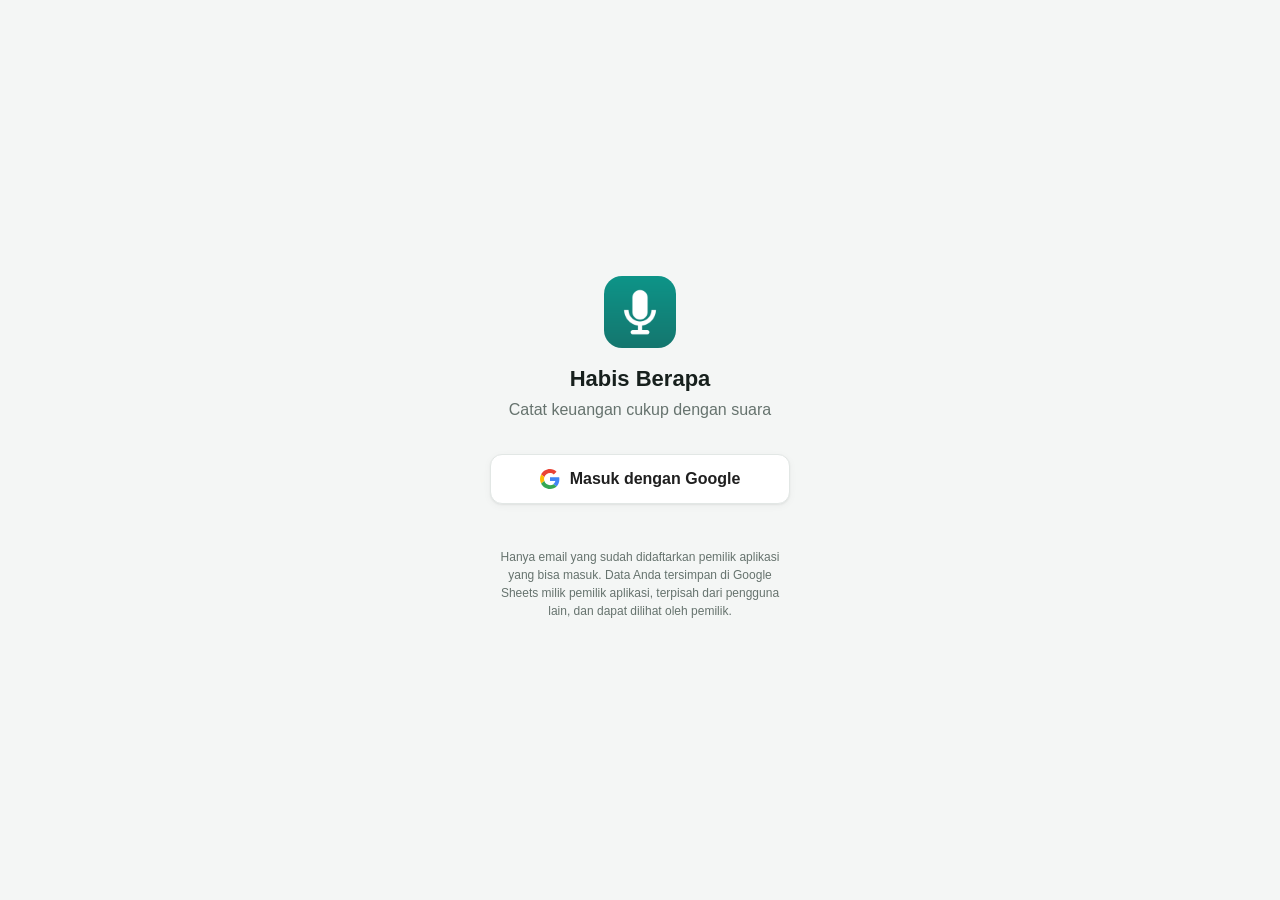
==== index.html @ dd193937 "Add files via upload" ====
<!doctype html>
<html lang="id">
<head>
  <meta charset="utf-8">
  <meta name="viewport" content="width=device-width, initial-scale=1, viewport-fit=cover">
  <title>Habis Berapa</title>
  <meta name="theme-color" content="#0f766e">
  <meta name="apple-mobile-web-app-capable" content="yes">
  <meta name="mobile-web-app-capable" content="yes">
  <meta name="apple-mobile-web-app-status-bar-style" content="default">
  <meta name="apple-mobile-web-app-title" content="Habis Berapa">
  <link rel="manifest" href="manifest.webmanifest">
  <link rel="icon" href="icons/icon-192.png">
  <link rel="apple-touch-icon" href="icons/icon-180.png">
  <link rel="stylesheet" href="style.css">
</head>
<body>
  <!-- Layar login -->
  <section id="login-screen" class="pin-screen" hidden>
    <div class="pin-box">
      <img src="icons/icon-192.png" alt="" class="pin-logo">
      <h1>Habis Berapa</h1>
      <p>Catat keuangan cukup dengan suara</p>
      <button class="google-btn" id="btn-login">
        <svg viewBox="0 0 48 48" width="20" height="20" aria-hidden="true"><path fill="#EA4335" d="M24 9.5c3.5 0 6.6 1.2 9 3.5l6.7-6.7C35.6 2.4 30.2 0 24 0 14.6 0 6.6 5.4 2.7 13.3l7.8 6C12.4 13.7 17.7 9.5 24 9.5z"/><path fill="#4285F4" d="M46.5 24.5c0-1.6-.1-3.1-.4-4.5H24v9h12.7c-.6 3-2.3 5.5-4.8 7.2l7.5 5.8c4.4-4 7.1-10 7.1-17.5z"/><path fill="#FBBC05" d="M10.5 28.7c-.5-1.4-.8-3-.8-4.7s.3-3.3.8-4.7l-7.8-6C1 16.6 0 20.2 0 24s1 7.4 2.7 10.7l7.8-6z"/><path fill="#34A853" d="M24 48c6.5 0 11.9-2.1 15.9-5.8l-7.5-5.8c-2.1 1.4-4.8 2.3-8.4 2.3-6.3 0-11.6-4.2-13.5-9.9l-7.8 6C6.6 42.6 14.6 48 24 48z"/></svg>
        Masuk dengan Google
      </button>
      <p class="pin-error" id="login-error"></p>
      <p class="login-note">Hanya email yang sudah didaftarkan pemilik aplikasi yang bisa masuk.
        Data Anda tersimpan di Google Sheets milik pemilik aplikasi, terpisah dari pengguna lain,
        dan dapat dilihat oleh pemilik.</p>
    </div>
  </section>

  <div id="app" hidden>
    <header class="topbar">
      <div>
        <div class="topbar-label">Total semua dompet</div>
        <div class="topbar-total" id="total-saldo">Rp0</div>
      </div>
      <button class="icon-btn" id="btn-refresh" aria-label="Muat ulang">⟳</button>
    </header>
    <div class="demo-banner" id="demo-banner" hidden>Mode demo: data hanya tersimpan di browser ini.</div>

    <main>
      <!-- BERANDA -->
      <section class="view" id="view-home">
        <div class="month-strip" id="home-summary"></div>
        <div class="section-head">
          <h2>Dompet</h2>
          <button class="link-btn" id="btn-split">Bagi uang</button>
        </div>
        <div class="wallet-grid" id="wallet-grid"></div>
        <div class="section-head" id="recent-head" hidden>
          <h2>Baru dicatat</h2>
        </div>
        <div class="recent" id="recent"></div>
        <div class="hint" id="home-hint">
          Tekan tombol mikrofon lalu bicara, misalnya:<br>
          <em>“makan siang 25 ribu, parkir 2 ribu, ambil dari dompet uang makan”</em><br>
          <em>“gajian 8 juta”</em> · <em>“pindahkan 1 juta dari utama ke tabungan”</em>
        </div>
      </section>

      <!-- RIWAYAT -->
      <section class="view" id="view-history" hidden>
        <div class="filters">
          <input type="search" id="f-search" placeholder="Cari keterangan…" autocomplete="off">
          <div class="filter-row">
            <select id="f-month"></select>
            <select id="f-wallet"></select>
            <select id="f-cat"></select>
          </div>
        </div>
        <div id="history-list"></div>
        <button class="fab-secondary" id="btn-add-manual">+ Tambah manual</button>
      </section>

      <!-- LAPORAN -->
      <section class="view" id="view-report" hidden>
        <div class="report-month">
          <button class="icon-btn" id="r-prev" aria-label="Bulan sebelumnya">‹</button>
          <strong id="r-month"></strong>
          <button class="icon-btn" id="r-next" aria-label="Bulan berikutnya">›</button>
        </div>
        <div class="month-strip" id="r-summary"></div>
        <h2>Pengeluaran per kategori</h2>
        <div id="r-cats"></div>
      </section>

      <!-- PENGATURAN -->
      <section class="view" id="view-settings" hidden>
        <div class="section-head"><h2>Dompet</h2><button class="link-btn" id="btn-add-wallet">+ Dompet</button></div>
        <div class="list" id="s-wallets"></div>
        <div class="section-head"><h2>Kategori pengeluaran</h2><button class="link-btn" data-add-cat="keluar">+ Kategori</button></div>
        <div class="list" id="s-cats-keluar"></div>
        <div class="section-head"><h2>Kategori pemasukan</h2><button class="link-btn" data-add-cat="masuk">+ Kategori</button></div>
        <div class="list" id="s-cats-masuk"></div>
        <div id="s-testers-wrap" hidden>
          <div class="section-head"><h2>Penguji</h2><button class="link-btn" id="btn-add-user">+ Penguji</button></div>
          <div class="list" id="s-testers"></div>
          <p class="login-note" style="text-align:left">Penguji masuk dengan akun Google-nya dan punya data sendiri. Daftarkan emailnya juga sebagai
            <b>Test user</b> di Google Cloud. Kuota AI gratis Anda dipakai bersama.</p>
        </div>
        <h2>Aplikasi</h2>
        <div class="list">
          <div class="list-item"><span id="s-conn"></span></div>
          <div class="list-item" id="s-timing" hidden></div>
          <div class="list-item" id="s-account" hidden></div>
          <button class="list-item danger-text" id="btn-logout" hidden>Keluar dari akun</button>
          <button class="list-item danger-text" id="btn-reset-demo" hidden>Hapus semua data demo</button>
        </div>
      </section>
    </main>

    <!-- Tombol suara -->
    <div class="voice-bar" id="voice-bar">
      <button class="kbd-btn" id="btn-type" aria-label="Ketik">⌨</button>
      <button class="mic-btn" id="btn-mic" aria-label="Rekam suara">
        <svg viewBox="0 0 24 24" width="34" height="34" aria-hidden="true"><path fill="currentColor" d="M12 14a3 3 0 0 0 3-3V5a3 3 0 0 0-6 0v6a3 3 0 0 0 3 3zm5-3a5 5 0 0 1-10 0H5a7 7 0 0 0 6 6.92V21h2v-3.08A7 7 0 0 0 19 11h-2z"/></svg>
      </button>
      <span class="voice-status" id="voice-status"></span>
    </div>

    <nav class="tabbar">
      <button data-tab="home" class="active"><span>🏠</span>Beranda</button>
      <button data-tab="history"><span>📜</span>Riwayat</button>
      <button data-tab="report"><span>📊</span>Laporan</button>
      <button data-tab="settings"><span>⚙️</span>Atur</button>
    </nav>
  </div>

  <!-- Lembar bawah (modal) serbaguna -->
  <div class="sheet-backdrop" id="sheet-backdrop" hidden>
    <div class="sheet" role="dialog" aria-modal="true" id="sheet"></div>
  </div>
  <div class="toast" id="toast" hidden></div>

  <script src="config.js"></script>
  <script src="logic.js"></script>
  <script src="mock.js"></script>
  <script src="recorder.js"></script>
  <script src="app.js"></script>
</body>
</html>
---- style.css ----
:root {
  --bg: #f4f6f5;
  --card: #ffffff;
  --text: #17201d;
  --muted: #66736e;
  --line: #e2e7e5;
  --brand: #0f766e;
  --brand-ink: #ffffff;
  --in: #15803d;
  --out: #b91c1c;
  --move: #475569;
  --aman: #0f766e;
  --aman-bg: #e6f4f1;
  --menipis: #b45309;
  --menipis-bg: #fef3c7;
  --habis: #b91c1c;
  --habis-bg: #fee2e2;
  --kosong: #66736e;
  --kosong-bg: #eef1f0;
  --shadow: 0 1px 2px rgba(0, 0, 0, .06), 0 2px 8px rgba(0, 0, 0, .04);
  --safe-b: env(safe-area-inset-bottom, 0px);
}
@media (prefers-color-scheme: dark) {
  :root {
    --bg: #0f1413;
    --card: #19201e;
    --text: #e8eeec;
    --muted: #93a19c;
    --line: #2a3330;
    --brand: #2dd4bf;
    --brand-ink: #062a26;
    --in: #4ade80;
    --out: #f87171;
    --move: #94a3b8;
    --aman: #2dd4bf;
    --aman-bg: #11302c;
    --menipis: #fbbf24;
    --menipis-bg: #3a2c0b;
    --habis: #f87171;
    --habis-bg: #3d1515;
    --kosong: #93a19c;
    --kosong-bg: #222a28;
    --shadow: none;
  }
}

* { box-sizing: border-box; -webkit-tap-highlight-color: transparent; }
html, body { margin: 0; background: var(--bg); color: var(--text); }
body {
  font: 16px/1.4 -apple-system, BlinkMacSystemFont, "Segoe UI", Roboto, sans-serif;
  -webkit-font-smoothing: antialiased;
}
button, input, select { font: inherit; color: inherit; }
button { cursor: pointer; }
h2 { font-size: 15px; font-weight: 650; margin: 20px 0 10px; color: var(--muted); text-transform: uppercase; letter-spacing: .04em; }
[hidden] { display: none !important; }

/* ---------- Kerangka ---------- */
#app { max-width: 560px; margin: 0 auto; min-height: 100vh; padding-bottom: calc(170px + var(--safe-b)); }
.topbar {
  display: flex; justify-content: space-between; align-items: center;
  padding: calc(14px + env(safe-area-inset-top, 0px)) 16px 14px;
  background: var(--brand); color: var(--brand-ink);
}
.topbar-label { font-size: 13px; opacity: .85; }
.topbar-total { font-size: 28px; font-weight: 750; letter-spacing: -.02em; }
.icon-btn { background: none; border: 0; font-size: 22px; padding: 6px 10px; border-radius: 10px; color: inherit; }
.icon-btn:active { background: rgba(127, 127, 127, .2); }
.demo-banner { background: var(--menipis-bg); color: var(--menipis); font-size: 13px; padding: 8px 16px; text-align: center; }
main { padding: 0 16px; }

.section-head { display: flex; justify-content: space-between; align-items: center; }
.section-head h2 { margin-bottom: 10px; }
.link-btn { background: none; border: 0; color: var(--brand); font-weight: 600; padding: 6px 0; }

/* ---------- Ringkasan bulan ---------- */
.month-strip { display: grid; grid-template-columns: repeat(3, 1fr); gap: 8px; margin-top: 16px; }
.stat { background: var(--card); border-radius: 12px; padding: 10px 12px; box-shadow: var(--shadow); min-width: 0; }
.stat-label { font-size: 12px; color: var(--muted); }
.stat-value { font-weight: 700; font-size: 15px; white-space: nowrap; overflow: hidden; text-overflow: ellipsis; }
.c-in { color: var(--in); } .c-out { color: var(--out); } .c-move { color: var(--move); }

/* ---------- Kartu dompet ---------- */
.wallet-grid { display: grid; grid-template-columns: 1fr 1fr; gap: 10px; }
.wallet {
  text-align: left; border: 0; border-radius: 14px; padding: 12px; min-width: 0;
  background: var(--card); box-shadow: var(--shadow); border-left: 5px solid var(--st);
}
.wallet[data-status="aman"] { --st: var(--aman); --st-bg: var(--aman-bg); }
.wallet[data-status="menipis"] { --st: var(--menipis); --st-bg: var(--menipis-bg); background: var(--menipis-bg); }
.wallet[data-status="habis"] { --st: var(--habis); --st-bg: var(--habis-bg); background: var(--habis-bg); }
.wallet[data-status="kosong"] { --st: var(--kosong); --st-bg: var(--kosong-bg); }
.wallet-name { font-size: 14px; color: var(--muted); white-space: nowrap; overflow: hidden; text-overflow: ellipsis; }
.wallet-saldo { font-size: 18px; font-weight: 750; margin: 2px 0 8px; white-space: nowrap; overflow: hidden; text-overflow: ellipsis; }
.wallet[data-status="habis"] .wallet-saldo, .wallet[data-status="menipis"] .wallet-saldo { color: var(--st); }
.bar { height: 6px; background: var(--line); border-radius: 3px; overflow: hidden; }
.bar > i { display: block; height: 100%; background: var(--st, var(--brand)); border-radius: 3px; }
.wallet-note { font-size: 11px; color: var(--st); margin-top: 6px; font-weight: 600; min-height: 14px; }

/* ---------- Daftar transaksi ---------- */
.recent { display: flex; flex-direction: column; gap: 8px; }
.transcript { font-size: 13px; color: var(--muted); font-style: italic; margin: 0 2px 2px; }
.tx {
  display: flex; align-items: center; gap: 10px; width: 100%; text-align: left;
  background: var(--card); border: 0; border-radius: 12px; padding: 10px 12px; box-shadow: var(--shadow);
}
.tx-icon { width: 34px; height: 34px; border-radius: 10px; display: grid; place-items: center; flex: none; font-size: 16px; background: var(--kosong-bg); }
.tx-main { flex: 1; min-width: 0; }
.tx-title { font-weight: 600; white-space: nowrap; overflow: hidden; text-overflow: ellipsis; }
.tx-sub { font-size: 12px; color: var(--muted); white-space: nowrap; overflow: hidden; text-overflow: ellipsis; }
.tx-amt { font-weight: 700; white-space: nowrap; }
.tx.new { animation: flash 1.2s ease-out; }
@keyframes flash { from { box-shadow: 0 0 0 3px var(--brand); } to { box-shadow: var(--shadow); } }
.day-head { font-size: 13px; color: var(--muted); margin: 16px 2px 6px; display: flex; justify-content: space-between; }
#history-list .tx { margin-bottom: 6px; }
.hint { color: var(--muted); font-size: 14px; text-align: center; margin: 24px 8px; line-height: 1.6; }
.empty { color: var(--muted); text-align: center; padding: 30px 10px; }

/* ---------- Filter ---------- */
.filters { position: sticky; top: 0; background: var(--bg); padding: 12px 0 6px; z-index: 2; }
.filters input, .filter-row select, .field input, .field select {
  width: 100%; padding: 10px 12px; border: 1px solid var(--line); border-radius: 10px; background: var(--card);
}
.filter-row { display: grid; grid-template-columns: repeat(3, 1fr); gap: 6px; margin-top: 6px; }
.filter-row select { padding: 8px 6px; font-size: 14px; min-width: 0; }
.fab-secondary { display: block; margin: 16px auto; background: var(--card); border: 1px solid var(--line); border-radius: 999px; padding: 10px 18px; color: var(--brand); font-weight: 600; }

/* ---------- Laporan ---------- */
.report-month { display: flex; justify-content: space-between; align-items: center; margin-top: 12px; }
.cat-row { background: var(--card); border-radius: 12px; padding: 10px 12px; margin-bottom: 8px; box-shadow: var(--shadow); }
.cat-top { display: flex; justify-content: space-between; gap: 8px; margin-bottom: 6px; }
.cat-top span:last-child { font-weight: 700; white-space: nowrap; }
.cat-pct { font-size: 12px; color: var(--muted); margin-top: 4px; }

/* ---------- Pengaturan ---------- */
.list { background: var(--card); border-radius: 12px; overflow: hidden; box-shadow: var(--shadow); }
.list-item {
  display: flex; justify-content: space-between; align-items: center; gap: 8px; width: 100%;
  padding: 12px 14px; border: 0; border-bottom: 1px solid var(--line); background: none; text-align: left;
}
.list-item:last-child { border-bottom: 0; }
.list-item small { color: var(--muted); }
.danger-text { color: var(--out); }

/* ---------- Tombol suara ---------- */
.voice-bar {
  position: fixed; left: 0; right: 0; bottom: calc(62px + var(--safe-b)); z-index: 5;
  display: flex; justify-content: center; align-items: center; pointer-events: none; height: 92px;
}
.voice-bar > * { pointer-events: auto; }
.mic-btn {
  width: 76px; height: 76px; border-radius: 50%; border: 0; background: var(--brand); color: var(--brand-ink);
  box-shadow: 0 6px 20px rgba(15, 118, 110, .35); display: grid; place-items: center;
}
.mic-btn:active { transform: scale(.96); }
.mic-btn.recording { background: var(--out); animation: pulse 1.2s infinite; }
.mic-btn.busy { opacity: .6; }
@keyframes pulse { 0% { box-shadow: 0 0 0 0 rgba(220, 38, 38, .5); } 100% { box-shadow: 0 0 0 22px rgba(220, 38, 38, 0); } }
.kbd-btn {
  position: absolute; left: calc(50% - 120px); width: 48px; height: 48px; border-radius: 50%;
  border: 1px solid var(--line); background: var(--card); font-size: 20px; box-shadow: var(--shadow);
}
.voice-status {
  position: absolute; left: calc(50% + 54px); font-size: 13px; color: var(--muted); max-width: calc(50% - 64px);
  pointer-events: none;
}

/* ---------- Tab bar ---------- */
.tabbar {
  position: fixed; left: 0; right: 0; bottom: 0; z-index: 6; display: grid; grid-template-columns: repeat(4, 1fr);
  background: var(--card); border-top: 1px solid var(--line); padding-bottom: var(--safe-b);
}
.tabbar button { border: 0; background: none; padding: 8px 0 10px; font-size: 11px; color: var(--muted); display: flex; flex-direction: column; align-items: center; gap: 2px; }
.tabbar button span { font-size: 20px; filter: grayscale(1); opacity: .7; }
.tabbar button.active { color: var(--brand); font-weight: 650; }
.tabbar button.active span { filter: none; opacity: 1; }

/* ---------- Lembar bawah ---------- */
.sheet-backdrop { position: fixed; inset: 0; background: rgba(0, 0, 0, .4); z-index: 20; display: flex; align-items: flex-end; justify-content: center; }
.sheet {
  background: var(--bg); width: 100%; max-width: 560px; max-height: 92vh; overflow: auto;
  border-radius: 18px 18px 0 0; padding: 18px 16px calc(18px + var(--safe-b));
}
.sheet h3 { margin: 0 0 14px; font-size: 18px; }
.field { margin-bottom: 12px; }
.field label { display: block; font-size: 13px; color: var(--muted); margin-bottom: 4px; }
.seg { display: grid; grid-template-columns: repeat(3, 1fr); background: var(--card); border: 1px solid var(--line); border-radius: 10px; overflow: hidden; }
.seg button { border: 0; background: none; padding: 9px 0; }
.seg button.on { background: var(--brand); color: var(--brand-ink); font-weight: 650; }
.btn-row { display: flex; gap: 8px; margin-top: 16px; }
.btn { flex: 1; padding: 12px; border-radius: 12px; border: 1px solid var(--line); background: var(--card); font-weight: 650; }
.btn.primary { background: var(--brand); color: var(--brand-ink); border-color: var(--brand); }
.btn.danger { color: var(--out); }
.split-row { display: grid; grid-template-columns: 1fr 140px; gap: 8px; align-items: center; margin-bottom: 8px; }
.split-row input { text-align: right; }
.split-total { display: flex; justify-content: space-between; font-size: 14px; margin-top: 10px; padding-top: 10px; border-top: 1px solid var(--line); }

/* ---------- Toast ---------- */
.toast {
  position: fixed; left: 50%; transform: translateX(-50%); bottom: calc(170px + var(--safe-b)); z-index: 30;
  background: var(--text); color: var(--bg); padding: 10px 16px; border-radius: 10px; font-size: 14px;
  max-width: calc(100% - 32px); text-align: center;
}

/* ---------- Layar PIN ---------- */
.pin-screen { min-height: 100vh; display: grid; place-items: center; padding: 24px 16px; }
.pin-box { text-align: center; width: 100%; max-width: 300px; }
.pin-logo { width: 72px; height: 72px; border-radius: 18px; }
.pin-box h1 { margin: 10px 0 4px; font-size: 22px; }
.pin-box p { color: var(--muted); margin: 4px 0; }
.pin-dots { display: flex; justify-content: center; gap: 12px; margin: 18px 0 6px; min-height: 16px; }
.pin-dots i { width: 14px; height: 14px; border-radius: 50%; border: 2px solid var(--brand); }
.pin-dots i.on { background: var(--brand); }
.pin-error { color: var(--out) !important; min-height: 22px; font-size: 14px; }
.pin-pad { display: grid; grid-template-columns: repeat(3, 1fr); gap: 12px; margin-top: 8px; }
.pin-pad button { width: 68px; height: 68px; justify-self: center; border-radius: 50%; border: 0; background: var(--card); font-size: 24px; box-shadow: var(--shadow); }
.pin-pad button.plain { background: none; box-shadow: none; font-size: 16px; color: var(--brand); }
.toast, .voice-status { white-space: pre-line; }

/* Ringkasan: Masuk & Keluar berdampingan, Selisih satu baris penuh */
.month-strip { grid-template-columns: 1fr 1fr; }
.month-strip .stat:nth-child(3) { grid-column: 1 / -1; display: flex; justify-content: space-between; align-items: baseline; padding: 8px 12px; }
.stat-value { font-size: 16px; }

/* ---------- Login Google ---------- */
.google-btn {
  display: inline-flex; align-items: center; justify-content: center; gap: 10px; width: 100%;
  margin-top: 28px; padding: 13px 16px; border-radius: 12px; border: 1px solid var(--line);
  background: #fff; color: #1f1f1f; font-weight: 600; box-shadow: var(--shadow);
}
.google-btn:disabled { opacity: .6; }
.login-note { font-size: 12px; color: var(--muted); line-height: 1.5; margin-top: 18px !important; }
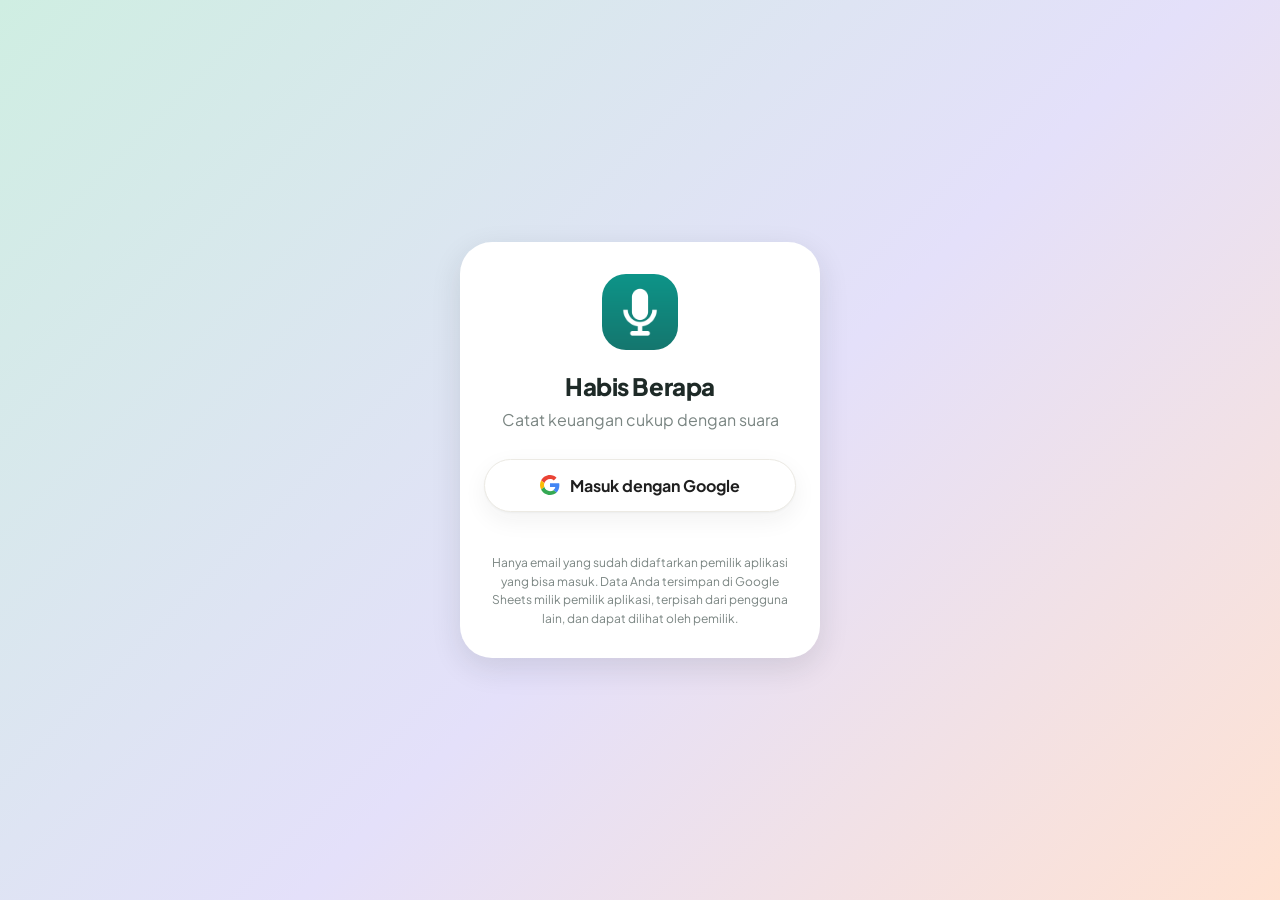
==== commit 9b21d08f: "Add files via upload" ====
--- a/index.html
+++ b/index.html
@@ -4,7 +4,8 @@
   <meta charset="utf-8">
   <meta name="viewport" content="width=device-width, initial-scale=1, viewport-fit=cover">
   <title>Habis Berapa</title>
-  <meta name="theme-color" content="#0f766e">
+  <meta name="theme-color" content="#f6f5f1" media="(prefers-color-scheme: light)">
+  <meta name="theme-color" content="#141816" media="(prefers-color-scheme: dark)">
   <meta name="apple-mobile-web-app-capable" content="yes">
   <meta name="mobile-web-app-capable" content="yes">
   <meta name="apple-mobile-web-app-status-bar-style" content="default">
@@ -12,6 +13,9 @@
   <link rel="manifest" href="manifest.webmanifest">
   <link rel="icon" href="icons/icon-192.png">
   <link rel="apple-touch-icon" href="icons/icon-180.png">
+  <link rel="preconnect" href="https://fonts.googleapis.com">
+  <link rel="preconnect" href="https://fonts.gstatic.com" crossorigin>
+  <link rel="stylesheet" href="https://fonts.googleapis.com/css2?family=Plus+Jakarta+Sans:wght@400;600;700;800&display=swap">
   <link rel="stylesheet" href="style.css">
 </head>
 <body>
@@ -33,12 +37,15 @@
   </section>
 
   <div id="app" hidden>
-    <header class="topbar">
-      <div>
-        <div class="topbar-label">Total semua dompet</div>
-        <div class="topbar-total" id="total-saldo">Rp0</div>
+    <header class="hero">
+      <div class="hero-top">
+        <div class="hello" id="hello">Halo 👋</div>
+        <button class="icon-btn" id="btn-refresh" aria-label="Muat ulang">
+          <svg viewBox="0 0 24 24" width="20" height="20" fill="none" stroke="currentColor" stroke-width="2.2" stroke-linecap="round" stroke-linejoin="round" aria-hidden="true"><path d="M20 11a8 8 0 1 0-2.3 5.7"/><path d="M20 5v6h-6"/></svg>
+        </button>
       </div>
-      <button class="icon-btn" id="btn-refresh" aria-label="Muat ulang">⟳</button>
+      <div class="hero-label">Total semua dompet</div>
+      <div class="hero-total" id="total-saldo">Rp0</div>
     </header>
     <div class="demo-banner" id="demo-banner" hidden>Mode demo: data hanya tersimpan di browser ini.</div>
 
@@ -123,10 +130,10 @@
     </div>
 
     <nav class="tabbar">
-      <button data-tab="home" class="active"><span>🏠</span>Beranda</button>
-      <button data-tab="history"><span>📜</span>Riwayat</button>
-      <button data-tab="report"><span>📊</span>Laporan</button>
-      <button data-tab="settings"><span>⚙️</span>Atur</button>
+      <button data-tab="home" class="active"><svg viewBox="0 0 24 24" fill="none" stroke="currentColor" stroke-width="2" stroke-linecap="round" stroke-linejoin="round" aria-hidden="true"><path d="M3 10.5 12 3l9 7.5"/><path d="M5 9.5V20a1 1 0 0 0 1 1h4v-6h4v6h4a1 1 0 0 0 1-1V9.5"/></svg>Beranda</button>
+      <button data-tab="history"><svg viewBox="0 0 24 24" fill="none" stroke="currentColor" stroke-width="2" stroke-linecap="round" stroke-linejoin="round" aria-hidden="true"><rect x="4" y="3" width="16" height="18" rx="4"/><path d="M8 8h8M8 12h8M8 16h5"/></svg>Riwayat</button>
+      <button data-tab="report"><svg viewBox="0 0 24 24" fill="none" stroke="currentColor" stroke-width="2" stroke-linecap="round" stroke-linejoin="round" aria-hidden="true"><path d="M12 3a9 9 0 1 0 9 9h-9z"/><path d="M15 3.5A9 9 0 0 1 20.5 9H15z"/></svg>Laporan</button>
+      <button data-tab="settings"><svg viewBox="0 0 24 24" fill="none" stroke="currentColor" stroke-width="2" stroke-linecap="round" stroke-linejoin="round" aria-hidden="true"><path d="M4 7h10M18 7h2M4 17h4M12 17h8"/><circle cx="16" cy="7" r="2"/><circle cx="10" cy="17" r="2"/></svg>Atur</button>
     </nav>
   </div>
 
--- a/style.css
+++ b/style.css
@@ -1,232 +1,331 @@
+/* ============ Habis Berapa — tema pastel ============ */
 :root {
-  --bg: #f4f6f5;
+  --bg: #f6f5f1;
   --card: #ffffff;
-  --text: #17201d;
-  --muted: #66736e;
-  --line: #e2e7e5;
-  --brand: #0f766e;
+  --text: #1e2a27;
+  --muted: #7a8582;
+  --line: #eceae4;
+  --field: #f3f2ee;
+  --brand: #3a9f88;
   --brand-ink: #ffffff;
-  --in: #15803d;
-  --out: #b91c1c;
-  --move: #475569;
-  --aman: #0f766e;
-  --aman-bg: #e6f4f1;
-  --menipis: #b45309;
-  --menipis-bg: #fef3c7;
-  --habis: #b91c1c;
-  --habis-bg: #fee2e2;
-  --kosong: #66736e;
-  --kosong-bg: #eef1f0;
-  --shadow: 0 1px 2px rgba(0, 0, 0, .06), 0 2px 8px rgba(0, 0, 0, .04);
+  --brand-soft: #ddf3ea;
+  --in: #2e9e6a;
+  --in-bg: #ddf3ea;
+  --out: #d2544f;
+  --out-bg: #fbe1e0;
+  --move: #6a7480;
+  --warn: #c98a12;
+  --warn-bg: #fff1cc;
+  --danger: #c8443f;
+  --danger-bg: #fde2e1;
+  --hero: linear-gradient(135deg, #cfeee2 0%, #e4e0fa 55%, #ffe2d2 100%);
+  --hero-ink: #1e2a27;
+  --shadow: 0 1px 2px rgba(30, 42, 39, .04), 0 8px 24px rgba(30, 42, 39, .06);
+  --shadow-lg: 0 10px 30px rgba(30, 42, 39, .12);
   --safe-b: env(safe-area-inset-bottom, 0px);
+  --safe-t: env(safe-area-inset-top, 0px);
+
+  /* Warna dompet: latar pastel & tinta */
+  --w0-bg: #ddf3ea; --w0-ink: #1f7a5c;
+  --w1-bg: #ffe5d6; --w1-ink: #b2552b;
+  --w2-bg: #e8e2fa; --w2-ink: #5b48a8;
+  --w3-bg: #dceefb; --w3-ink: #2369a0;
+  --w4-bg: #fff2c6; --w4-ink: #866600;
+  --w5-bg: #fbe1ea; --w5-ink: #a83a63;
+  --w6-bg: #e5efd9; --w6-ink: #4f6e2c;
+  --w7-bg: #d8f2f4; --w7-ink: #1d7480;
+  --w8-bg: #e2e7fb; --w8-ink: #3d4fa6;
+  --w9-bg: #ffe9c4; --w9-ink: #94580a;
+  --w10-bg: #f2e0f5; --w10-ink: #87399a;
+  --w11-bg: #e4eaef; --w11-ink: #46596a;
 }
 @media (prefers-color-scheme: dark) {
   :root {
-    --bg: #0f1413;
-    --card: #19201e;
-    --text: #e8eeec;
-    --muted: #93a19c;
-    --line: #2a3330;
-    --brand: #2dd4bf;
-    --brand-ink: #062a26;
-    --in: #4ade80;
-    --out: #f87171;
-    --move: #94a3b8;
-    --aman: #2dd4bf;
-    --aman-bg: #11302c;
-    --menipis: #fbbf24;
-    --menipis-bg: #3a2c0b;
-    --habis: #f87171;
-    --habis-bg: #3d1515;
-    --kosong: #93a19c;
-    --kosong-bg: #222a28;
-    --shadow: none;
+    --bg: #141816;
+    --card: #1d2321;
+    --text: #e9efed;
+    --muted: #96a29e;
+    --line: #2b3330;
+    --field: #252c29;
+    --brand: #6fd1b7;
+    --brand-ink: #0f2a23;
+    --brand-soft: #1f3a32;
+    --in: #7fdcae;
+    --in-bg: #1f3a30;
+    --out: #f2938f;
+    --out-bg: #3d2423;
+    --move: #a9b3bd;
+    --warn: #f3c45a;
+    --warn-bg: #3b3018;
+    --danger: #f2938f;
+    --danger-bg: #42211f;
+    --hero: linear-gradient(135deg, #1f3a32 0%, #2a2747 55%, #3e2a22 100%);
+    --hero-ink: #f1f5f3;
+    --shadow: 0 1px 2px rgba(0, 0, 0, .3);
+    --shadow-lg: 0 10px 30px rgba(0, 0, 0, .45);
+
+    --w0-bg: #1e3a31; --w0-ink: #8fe0c2;
+    --w1-bg: #3d2b22; --w1-ink: #ffb894;
+    --w2-bg: #2c2747; --w2-ink: #c3b6ff;
+    --w3-bg: #1f3245; --w3-ink: #9fd0f7;
+    --w4-bg: #3a3218; --w4-ink: #f5d675;
+    --w5-bg: #3e2430; --w5-ink: #f6a9c4;
+    --w6-bg: #29361f; --w6-ink: #bcdc98;
+    --w7-bg: #1b3a3d; --w7-ink: #8fe3ea;
+    --w8-bg: #252b48; --w8-ink: #aebaff;
+    --w9-bg: #3d2f19; --w9-ink: #ffc983;
+    --w10-bg: #3a2540; --w10-ink: #e2a8f0;
+    --w11-bg: #262e35; --w11-ink: #b4c4d2;
   }
 }
+.wc-0 { --w-bg: var(--w0-bg); --w-ink: var(--w0-ink); }
+.wc-1 { --w-bg: var(--w1-bg); --w-ink: var(--w1-ink); }
+.wc-2 { --w-bg: var(--w2-bg); --w-ink: var(--w2-ink); }
+.wc-3 { --w-bg: var(--w3-bg); --w-ink: var(--w3-ink); }
+.wc-4 { --w-bg: var(--w4-bg); --w-ink: var(--w4-ink); }
+.wc-5 { --w-bg: var(--w5-bg); --w-ink: var(--w5-ink); }
+.wc-6 { --w-bg: var(--w6-bg); --w-ink: var(--w6-ink); }
+.wc-7 { --w-bg: var(--w7-bg); --w-ink: var(--w7-ink); }
+.wc-8 { --w-bg: var(--w8-bg); --w-ink: var(--w8-ink); }
+.wc-9 { --w-bg: var(--w9-bg); --w-ink: var(--w9-ink); }
+.wc-10 { --w-bg: var(--w10-bg); --w-ink: var(--w10-ink); }
+.wc-11 { --w-bg: var(--w11-bg); --w-ink: var(--w11-ink); }
 
 * { box-sizing: border-box; -webkit-tap-highlight-color: transparent; }
 html, body { margin: 0; background: var(--bg); color: var(--text); }
 body {
-  font: 16px/1.4 -apple-system, BlinkMacSystemFont, "Segoe UI", Roboto, sans-serif;
+  font: 16px/1.45 "Plus Jakarta Sans", -apple-system, BlinkMacSystemFont, "Segoe UI", Roboto, sans-serif;
   -webkit-font-smoothing: antialiased;
 }
 button, input, select { font: inherit; color: inherit; }
 button { cursor: pointer; }
-h2 { font-size: 15px; font-weight: 650; margin: 20px 0 10px; color: var(--muted); text-transform: uppercase; letter-spacing: .04em; }
+button:active { transform: scale(.98); }
+h2 { font-size: 13px; font-weight: 700; margin: 24px 2px 10px; color: var(--muted); text-transform: uppercase; letter-spacing: .06em; }
+h3 { font-weight: 700; }
 [hidden] { display: none !important; }
 
 /* ---------- Kerangka ---------- */
-#app { max-width: 560px; margin: 0 auto; min-height: 100vh; padding-bottom: calc(170px + var(--safe-b)); }
-.topbar {
-  display: flex; justify-content: space-between; align-items: center;
-  padding: calc(14px + env(safe-area-inset-top, 0px)) 16px 14px;
-  background: var(--brand); color: var(--brand-ink);
-}
-.topbar-label { font-size: 13px; opacity: .85; }
-.topbar-total { font-size: 28px; font-weight: 750; letter-spacing: -.02em; }
-.icon-btn { background: none; border: 0; font-size: 22px; padding: 6px 10px; border-radius: 10px; color: inherit; }
-.icon-btn:active { background: rgba(127, 127, 127, .2); }
-.demo-banner { background: var(--menipis-bg); color: var(--menipis); font-size: 13px; padding: 8px 16px; text-align: center; }
+#app { max-width: 560px; margin: 0 auto; min-height: 100vh; padding-bottom: calc(190px + var(--safe-b)); }
 main { padding: 0 16px; }
+
+.hero {
+  margin: calc(10px + var(--safe-t)) 16px 0; padding: 18px 20px 20px; border-radius: 28px;
+  background: var(--hero); color: var(--hero-ink); box-shadow: var(--shadow);
+}
+.hero-top { display: flex; justify-content: space-between; align-items: flex-start; gap: 8px; }
+.hello { font-size: 15px; font-weight: 700; }
+.hero-label { font-size: 13px; opacity: .7; margin-top: 10px; }
+.hero-total { font-size: 32px; font-weight: 800; letter-spacing: -.03em; line-height: 1.15; }
+.icon-btn {
+  background: rgba(255, 255, 255, .55); border: 0; width: 40px; height: 40px; border-radius: 14px;
+  display: grid; place-items: center; color: inherit; font-size: 20px; flex: none;
+}
+@media (prefers-color-scheme: dark) { .icon-btn { background: rgba(255, 255, 255, .08); } }
+.demo-banner {
+  margin: 10px 16px 0; background: var(--warn-bg); color: var(--warn); font-size: 13px; font-weight: 600;
+  padding: 8px 14px; border-radius: 14px; text-align: center;
+}
 
 .section-head { display: flex; justify-content: space-between; align-items: center; }
 .section-head h2 { margin-bottom: 10px; }
-.link-btn { background: none; border: 0; color: var(--brand); font-weight: 600; padding: 6px 0; }
+.link-btn {
+  background: var(--brand-soft); border: 0; color: var(--brand); font-weight: 700; font-size: 13px;
+  padding: 7px 14px; border-radius: 999px; margin-top: 14px;
+}
 
 /* ---------- Ringkasan bulan ---------- */
-.month-strip { display: grid; grid-template-columns: repeat(3, 1fr); gap: 8px; margin-top: 16px; }
-.stat { background: var(--card); border-radius: 12px; padding: 10px 12px; box-shadow: var(--shadow); min-width: 0; }
-.stat-label { font-size: 12px; color: var(--muted); }
-.stat-value { font-weight: 700; font-size: 15px; white-space: nowrap; overflow: hidden; text-overflow: ellipsis; }
+.month-strip { display: grid; grid-template-columns: 1fr 1fr; gap: 10px; margin-top: 16px; }
+.stat { background: var(--card); border-radius: 20px; padding: 12px 14px; box-shadow: var(--shadow); min-width: 0; }
+.stat:nth-child(1) { background: var(--in-bg); }
+.stat:nth-child(2) { background: var(--out-bg); }
+.stat:nth-child(3) { grid-column: 1 / -1; display: flex; justify-content: space-between; align-items: baseline; padding: 10px 16px; }
+.stat-label { font-size: 12px; color: var(--muted); font-weight: 600; }
+.stat-value { font-weight: 800; font-size: 17px; white-space: nowrap; overflow: hidden; text-overflow: ellipsis; }
 .c-in { color: var(--in); } .c-out { color: var(--out); } .c-move { color: var(--move); }
 
 /* ---------- Kartu dompet ---------- */
-.wallet-grid { display: grid; grid-template-columns: 1fr 1fr; gap: 10px; }
+.wallet-grid { display: grid; grid-template-columns: 1fr 1fr; gap: 12px; }
 .wallet {
-  text-align: left; border: 0; border-radius: 14px; padding: 12px; min-width: 0;
-  background: var(--card); box-shadow: var(--shadow); border-left: 5px solid var(--st);
-}
-.wallet[data-status="aman"] { --st: var(--aman); --st-bg: var(--aman-bg); }
-.wallet[data-status="menipis"] { --st: var(--menipis); --st-bg: var(--menipis-bg); background: var(--menipis-bg); }
-.wallet[data-status="habis"] { --st: var(--habis); --st-bg: var(--habis-bg); background: var(--habis-bg); }
-.wallet[data-status="kosong"] { --st: var(--kosong); --st-bg: var(--kosong-bg); }
-.wallet-name { font-size: 14px; color: var(--muted); white-space: nowrap; overflow: hidden; text-overflow: ellipsis; }
-.wallet-saldo { font-size: 18px; font-weight: 750; margin: 2px 0 8px; white-space: nowrap; overflow: hidden; text-overflow: ellipsis; }
-.wallet[data-status="habis"] .wallet-saldo, .wallet[data-status="menipis"] .wallet-saldo { color: var(--st); }
-.bar { height: 6px; background: var(--line); border-radius: 3px; overflow: hidden; }
-.bar > i { display: block; height: 100%; background: var(--st, var(--brand)); border-radius: 3px; }
-.wallet-note { font-size: 11px; color: var(--st); margin-top: 6px; font-weight: 600; min-height: 14px; }
+  position: relative; text-align: left; border: 2px solid transparent; border-radius: 26px; padding: 14px 14px 16px;
+  min-width: 0; background: var(--w-bg); color: var(--text); box-shadow: var(--shadow);
+}
+.wallet-top { display: flex; justify-content: space-between; align-items: center; margin-bottom: 10px; min-height: 36px; }
+.wallet-emoji {
+  width: 36px; height: 36px; border-radius: 14px; display: grid; place-items: center; font-size: 18px;
+  background: rgba(255, 255, 255, .7);
+}
+@media (prefers-color-scheme: dark) { .wallet-emoji { background: rgba(255, 255, 255, .08); } }
+.badge { font-size: 10.5px; font-weight: 700; padding: 4px 9px; border-radius: 999px; white-space: nowrap; }
+.wallet-name { font-size: 13px; font-weight: 600; color: var(--w-ink); white-space: nowrap; overflow: hidden; text-overflow: ellipsis; }
+.wallet-saldo { font-size: 19px; font-weight: 800; letter-spacing: -.02em; margin: 1px 0 10px; white-space: nowrap; overflow: hidden; text-overflow: ellipsis; }
+.bar { height: 8px; background: rgba(255, 255, 255, .7); border-radius: 999px; overflow: hidden; }
+@media (prefers-color-scheme: dark) { .bar { background: rgba(255, 255, 255, .1); } }
+.bar > i { display: block; height: 100%; background: var(--w-ink, var(--brand)); border-radius: 999px; transition: width .4s ease; }
+
+.wallet[data-status="menipis"] { border-color: var(--warn); }
+.wallet[data-status="menipis"] .badge { background: var(--warn-bg); color: var(--warn); }
+.wallet[data-status="menipis"] .bar > i { background: var(--warn); }
+.wallet[data-status="habis"] { background: var(--danger-bg); border-color: var(--danger); }
+.wallet[data-status="habis"] .badge { background: var(--danger); color: #fff; }
+.wallet[data-status="habis"] .wallet-saldo, .wallet[data-status="habis"] .wallet-name { color: var(--danger); }
+.wallet[data-status="kosong"] .badge { background: rgba(255, 255, 255, .7); color: var(--muted); }
+@media (prefers-color-scheme: dark) { .wallet[data-status="kosong"] .badge { background: rgba(255, 255, 255, .08); } }
 
 /* ---------- Daftar transaksi ---------- */
 .recent { display: flex; flex-direction: column; gap: 8px; }
-.transcript { font-size: 13px; color: var(--muted); font-style: italic; margin: 0 2px 2px; }
+.transcript { font-size: 13px; color: var(--muted); font-style: italic; margin: 0 4px 2px; }
 .tx {
-  display: flex; align-items: center; gap: 10px; width: 100%; text-align: left;
-  background: var(--card); border: 0; border-radius: 12px; padding: 10px 12px; box-shadow: var(--shadow);
-}
-.tx-icon { width: 34px; height: 34px; border-radius: 10px; display: grid; place-items: center; flex: none; font-size: 16px; background: var(--kosong-bg); }
+  display: flex; align-items: center; gap: 12px; width: 100%; text-align: left;
+  background: var(--card); border: 0; border-radius: 20px; padding: 11px 14px; box-shadow: var(--shadow);
+}
+.tx-icon {
+  width: 42px; height: 42px; border-radius: 15px; display: grid; place-items: center; flex: none; font-size: 18px;
+  background: var(--w-bg, var(--field));
+}
 .tx-main { flex: 1; min-width: 0; }
-.tx-title { font-weight: 600; white-space: nowrap; overflow: hidden; text-overflow: ellipsis; }
+.tx-title { font-weight: 700; font-size: 15px; white-space: nowrap; overflow: hidden; text-overflow: ellipsis; }
 .tx-sub { font-size: 12px; color: var(--muted); white-space: nowrap; overflow: hidden; text-overflow: ellipsis; }
-.tx-amt { font-weight: 700; white-space: nowrap; }
-.tx.new { animation: flash 1.2s ease-out; }
+.tx-amt { font-weight: 800; font-size: 15px; white-space: nowrap; }
+.tx.new { animation: flash 1.4s ease-out; }
 @keyframes flash { from { box-shadow: 0 0 0 3px var(--brand); } to { box-shadow: var(--shadow); } }
-.day-head { font-size: 13px; color: var(--muted); margin: 16px 2px 6px; display: flex; justify-content: space-between; }
-#history-list .tx { margin-bottom: 6px; }
-.hint { color: var(--muted); font-size: 14px; text-align: center; margin: 24px 8px; line-height: 1.6; }
+.day-head { font-size: 12px; font-weight: 700; color: var(--muted); margin: 18px 6px 8px; display: flex; justify-content: space-between; text-transform: uppercase; letter-spacing: .04em; }
+#history-list .tx { margin-bottom: 8px; }
+.hint {
+  color: var(--muted); font-size: 14px; text-align: center; margin: 22px 0; line-height: 1.7;
+  background: var(--card); border-radius: 22px; padding: 16px; box-shadow: var(--shadow);
+}
 .empty { color: var(--muted); text-align: center; padding: 30px 10px; }
 
-/* ---------- Filter ---------- */
+/* ---------- Filter & input ---------- */
 .filters { position: sticky; top: 0; background: var(--bg); padding: 12px 0 6px; z-index: 2; }
 .filters input, .filter-row select, .field input, .field select {
-  width: 100%; padding: 10px 12px; border: 1px solid var(--line); border-radius: 10px; background: var(--card);
-}
-.filter-row { display: grid; grid-template-columns: repeat(3, 1fr); gap: 6px; margin-top: 6px; }
-.filter-row select { padding: 8px 6px; font-size: 14px; min-width: 0; }
-.fab-secondary { display: block; margin: 16px auto; background: var(--card); border: 1px solid var(--line); border-radius: 999px; padding: 10px 18px; color: var(--brand); font-weight: 600; }
+  width: 100%; padding: 12px 14px; border: 1.5px solid transparent; border-radius: 16px; background: var(--field);
+  outline: none; -webkit-appearance: none; appearance: none;
+}
+.filters input:focus, .field input:focus, .field select:focus { border-color: var(--brand); background: var(--card); }
+.filter-row { display: grid; grid-template-columns: repeat(3, 1fr); gap: 6px; margin-top: 8px; }
+.filter-row select { padding: 9px 10px; font-size: 13px; font-weight: 600; min-width: 0; border-radius: 999px; }
+.fab-secondary {
+  display: block; margin: 18px auto; background: var(--brand-soft); border: 0; border-radius: 999px;
+  padding: 11px 20px; color: var(--brand); font-weight: 700;
+}
 
 /* ---------- Laporan ---------- */
-.report-month { display: flex; justify-content: space-between; align-items: center; margin-top: 12px; }
-.cat-row { background: var(--card); border-radius: 12px; padding: 10px 12px; margin-bottom: 8px; box-shadow: var(--shadow); }
-.cat-top { display: flex; justify-content: space-between; gap: 8px; margin-bottom: 6px; }
-.cat-top span:last-child { font-weight: 700; white-space: nowrap; }
-.cat-pct { font-size: 12px; color: var(--muted); margin-top: 4px; }
+.report-month { display: flex; justify-content: space-between; align-items: center; margin-top: 16px; }
+.report-month .icon-btn { background: var(--card); box-shadow: var(--shadow); font-size: 22px; }
+.report-month strong { font-size: 17px; }
+.cat-row { background: var(--card); border-radius: 20px; padding: 12px 14px; margin-bottom: 8px; box-shadow: var(--shadow); }
+.cat-top { display: flex; justify-content: space-between; gap: 8px; margin-bottom: 8px; font-weight: 600; }
+.cat-top span:last-child { font-weight: 800; white-space: nowrap; }
+.cat-row .bar { background: var(--field); }
+.cat-pct { font-size: 12px; color: var(--muted); margin-top: 6px; }
 
 /* ---------- Pengaturan ---------- */
-.list { background: var(--card); border-radius: 12px; overflow: hidden; box-shadow: var(--shadow); }
+.list { background: var(--card); border-radius: 22px; overflow: hidden; box-shadow: var(--shadow); }
 .list-item {
-  display: flex; justify-content: space-between; align-items: center; gap: 8px; width: 100%;
-  padding: 12px 14px; border: 0; border-bottom: 1px solid var(--line); background: none; text-align: left;
+  display: flex; justify-content: space-between; align-items: center; gap: 10px; width: 100%;
+  padding: 14px 16px; border: 0; border-bottom: 1px solid var(--line); background: none; text-align: left;
 }
 .list-item:last-child { border-bottom: 0; }
 .list-item small { color: var(--muted); }
-.danger-text { color: var(--out); }
+.dot { display: inline-block; width: 12px; height: 12px; border-radius: 50%; background: var(--w-ink); margin-right: 8px; vertical-align: -1px; }
+.danger-text { color: var(--danger); font-weight: 600; }
 
 /* ---------- Tombol suara ---------- */
 .voice-bar {
-  position: fixed; left: 0; right: 0; bottom: calc(62px + var(--safe-b)); z-index: 5;
+  position: fixed; left: 0; right: 0; bottom: calc(86px + var(--safe-b)); z-index: 5;
   display: flex; justify-content: center; align-items: center; pointer-events: none; height: 92px;
 }
 .voice-bar > * { pointer-events: auto; }
 .mic-btn {
-  width: 76px; height: 76px; border-radius: 50%; border: 0; background: var(--brand); color: var(--brand-ink);
-  box-shadow: 0 6px 20px rgba(15, 118, 110, .35); display: grid; place-items: center;
-}
-.mic-btn:active { transform: scale(.96); }
-.mic-btn.recording { background: var(--out); animation: pulse 1.2s infinite; }
-.mic-btn.busy { opacity: .6; }
-@keyframes pulse { 0% { box-shadow: 0 0 0 0 rgba(220, 38, 38, .5); } 100% { box-shadow: 0 0 0 22px rgba(220, 38, 38, 0); } }
+  width: 76px; height: 76px; border-radius: 50%; border: 4px solid var(--bg);
+  background: linear-gradient(145deg, #6fcfb6 0%, #3a9f88 100%); color: #fff;
+  box-shadow: 0 10px 28px rgba(58, 159, 136, .38); display: grid; place-items: center;
+}
+.mic-btn.recording { background: linear-gradient(145deg, #f59a95 0%, #d2544f 100%); animation: pulse 1.2s infinite; }
+.mic-btn.busy { opacity: .65; }
+@keyframes pulse { 0% { box-shadow: 0 0 0 0 rgba(210, 84, 79, .45); } 100% { box-shadow: 0 0 0 24px rgba(210, 84, 79, 0); } }
 .kbd-btn {
-  position: absolute; left: calc(50% - 120px); width: 48px; height: 48px; border-radius: 50%;
-  border: 1px solid var(--line); background: var(--card); font-size: 20px; box-shadow: var(--shadow);
+  position: absolute; left: calc(50% - 122px); width: 50px; height: 50px; border-radius: 18px;
+  border: 0; background: var(--card); font-size: 20px; box-shadow: var(--shadow-lg);
 }
 .voice-status {
-  position: absolute; left: calc(50% + 54px); font-size: 13px; color: var(--muted); max-width: calc(50% - 64px);
-  pointer-events: none;
-}
-
-/* ---------- Tab bar ---------- */
+  position: absolute; left: calc(50% + 54px); font-size: 12px; font-weight: 600; color: var(--muted);
+  max-width: calc(50% - 64px); pointer-events: none;
+}
+
+/* ---------- Tab bar mengambang ---------- */
 .tabbar {
-  position: fixed; left: 0; right: 0; bottom: 0; z-index: 6; display: grid; grid-template-columns: repeat(4, 1fr);
-  background: var(--card); border-top: 1px solid var(--line); padding-bottom: var(--safe-b);
-}
-.tabbar button { border: 0; background: none; padding: 8px 0 10px; font-size: 11px; color: var(--muted); display: flex; flex-direction: column; align-items: center; gap: 2px; }
-.tabbar button span { font-size: 20px; filter: grayscale(1); opacity: .7; }
-.tabbar button.active { color: var(--brand); font-weight: 650; }
-.tabbar button.active span { filter: none; opacity: 1; }
+  position: fixed; left: 12px; right: 12px; bottom: calc(10px + var(--safe-b)); z-index: 6;
+  max-width: 536px; margin: 0 auto; display: grid; grid-template-columns: repeat(4, 1fr);
+  background: var(--card); border-radius: 26px; padding: 6px; box-shadow: var(--shadow-lg);
+}
+.tabbar button {
+  border: 0; background: none; padding: 8px 0 7px; font-size: 11px; font-weight: 600; color: var(--muted);
+  display: flex; flex-direction: column; align-items: center; gap: 3px; border-radius: 20px;
+}
+.tabbar svg { width: 22px; height: 22px; }
+.tabbar button.active { color: var(--brand); background: var(--brand-soft); font-weight: 700; }
 
 /* ---------- Lembar bawah ---------- */
-.sheet-backdrop { position: fixed; inset: 0; background: rgba(0, 0, 0, .4); z-index: 20; display: flex; align-items: flex-end; justify-content: center; }
+.sheet-backdrop { position: fixed; inset: 0; background: rgba(20, 28, 25, .35); z-index: 20; display: flex; align-items: flex-end; justify-content: center; }
 .sheet {
   background: var(--bg); width: 100%; max-width: 560px; max-height: 92vh; overflow: auto;
-  border-radius: 18px 18px 0 0; padding: 18px 16px calc(18px + var(--safe-b));
-}
-.sheet h3 { margin: 0 0 14px; font-size: 18px; }
+  border-radius: 30px 30px 0 0; padding: 12px 18px calc(20px + var(--safe-b));
+}
+.sheet::before { content: ""; display: block; width: 40px; height: 5px; border-radius: 3px; background: var(--line); margin: 0 auto 14px; }
+.sheet h3 { margin: 0 0 14px; font-size: 19px; }
 .field { margin-bottom: 12px; }
-.field label { display: block; font-size: 13px; color: var(--muted); margin-bottom: 4px; }
-.seg { display: grid; grid-template-columns: repeat(3, 1fr); background: var(--card); border: 1px solid var(--line); border-radius: 10px; overflow: hidden; }
-.seg button { border: 0; background: none; padding: 9px 0; }
-.seg button.on { background: var(--brand); color: var(--brand-ink); font-weight: 650; }
-.btn-row { display: flex; gap: 8px; margin-top: 16px; }
-.btn { flex: 1; padding: 12px; border-radius: 12px; border: 1px solid var(--line); background: var(--card); font-weight: 650; }
-.btn.primary { background: var(--brand); color: var(--brand-ink); border-color: var(--brand); }
-.btn.danger { color: var(--out); }
+.field label { display: block; font-size: 12px; font-weight: 600; color: var(--muted); margin: 0 0 5px 4px; }
+.seg { display: grid; grid-template-columns: repeat(3, 1fr); background: var(--field); border-radius: 999px; padding: 4px; gap: 4px; }
+.seg button { border: 0; background: none; padding: 9px 0; border-radius: 999px; font-weight: 600; }
+.seg button.on { background: var(--card); color: var(--brand); font-weight: 800; box-shadow: var(--shadow); }
+.btn-row { display: flex; gap: 8px; margin-top: 18px; }
+.btn { flex: 1; padding: 13px; border-radius: 999px; border: 0; background: var(--field); font-weight: 700; }
+.btn.primary { background: var(--brand); color: var(--brand-ink); }
+.btn.danger { color: var(--danger); background: var(--danger-bg); }
 .split-row { display: grid; grid-template-columns: 1fr 140px; gap: 8px; align-items: center; margin-bottom: 8px; }
 .split-row input { text-align: right; }
 .split-total { display: flex; justify-content: space-between; font-size: 14px; margin-top: 10px; padding-top: 10px; border-top: 1px solid var(--line); }
 
 /* ---------- Toast ---------- */
 .toast {
-  position: fixed; left: 50%; transform: translateX(-50%); bottom: calc(170px + var(--safe-b)); z-index: 30;
-  background: var(--text); color: var(--bg); padding: 10px 16px; border-radius: 10px; font-size: 14px;
-  max-width: calc(100% - 32px); text-align: center;
-}
-
-/* ---------- Layar PIN ---------- */
-.pin-screen { min-height: 100vh; display: grid; place-items: center; padding: 24px 16px; }
-.pin-box { text-align: center; width: 100%; max-width: 300px; }
-.pin-logo { width: 72px; height: 72px; border-radius: 18px; }
-.pin-box h1 { margin: 10px 0 4px; font-size: 22px; }
+  position: fixed; left: 50%; transform: translateX(-50%); bottom: calc(196px + var(--safe-b)); z-index: 30;
+  background: var(--text); color: var(--bg); padding: 11px 18px; border-radius: 18px; font-size: 14px; font-weight: 600;
+  max-width: calc(100% - 32px); text-align: center; box-shadow: var(--shadow-lg);
+}
+.toast, .voice-status { white-space: pre-line; }
+
+/* ---------- Layar login ---------- */
+.pin-screen { min-height: 100vh; display: grid; place-items: center; padding: 24px 20px; background: var(--hero); }
+.pin-box {
+  text-align: center; width: 100%; max-width: 360px; background: var(--card); border-radius: 32px;
+  padding: 32px 24px 26px; box-shadow: var(--shadow-lg);
+}
+.pin-logo { width: 76px; height: 76px; border-radius: 24px; }
+.pin-box h1 { margin: 14px 0 4px; font-size: 24px; font-weight: 800; letter-spacing: -.02em; }
 .pin-box p { color: var(--muted); margin: 4px 0; }
-.pin-dots { display: flex; justify-content: center; gap: 12px; margin: 18px 0 6px; min-height: 16px; }
-.pin-dots i { width: 14px; height: 14px; border-radius: 50%; border: 2px solid var(--brand); }
-.pin-dots i.on { background: var(--brand); }
-.pin-error { color: var(--out) !important; min-height: 22px; font-size: 14px; }
-.pin-pad { display: grid; grid-template-columns: repeat(3, 1fr); gap: 12px; margin-top: 8px; }
-.pin-pad button { width: 68px; height: 68px; justify-self: center; border-radius: 50%; border: 0; background: var(--card); font-size: 24px; box-shadow: var(--shadow); }
-.pin-pad button.plain { background: none; box-shadow: none; font-size: 16px; color: var(--brand); }
-.toast, .voice-status { white-space: pre-line; }
-
-/* Ringkasan: Masuk & Keluar berdampingan, Selisih satu baris penuh */
-.month-strip { grid-template-columns: 1fr 1fr; }
-.month-strip .stat:nth-child(3) { grid-column: 1 / -1; display: flex; justify-content: space-between; align-items: baseline; padding: 8px 12px; }
-.stat-value { font-size: 16px; }
-
-/* ---------- Login Google ---------- */
+.pin-error { color: var(--danger) !important; min-height: 20px; font-size: 14px; }
 .google-btn {
   display: inline-flex; align-items: center; justify-content: center; gap: 10px; width: 100%;
-  margin-top: 28px; padding: 13px 16px; border-radius: 12px; border: 1px solid var(--line);
-  background: #fff; color: #1f1f1f; font-weight: 600; box-shadow: var(--shadow);
+  margin-top: 24px; padding: 14px 16px; border-radius: 999px; border: 1.5px solid var(--line);
+  background: #fff; color: #1f1f1f; font-weight: 700; box-shadow: var(--shadow);
 }
 .google-btn:disabled { opacity: .6; }
-.login-note { font-size: 12px; color: var(--muted); line-height: 1.5; margin-top: 18px !important; }
+.login-note { font-size: 12px; color: var(--muted); line-height: 1.55; margin-top: 18px !important; }
+
+/* Tanda panah untuk kotak pilihan */
+.filter-row select, .field select {
+  background-image: url("data:image/svg+xml,%3Csvg xmlns='http://www.w3.org/2000/svg' viewBox='0 0 24 24' fill='none' stroke='%237a8582' stroke-width='2.5' stroke-linecap='round' stroke-linejoin='round'%3E%3Cpath d='m6 9 6 6 6-6'/%3E%3C/svg%3E");
+  background-repeat: no-repeat; background-position: right 12px center; background-size: 16px; padding-right: 34px;
+}
+
+/* Pilihan warna dompet */
+.swatches { display: grid; grid-template-columns: repeat(6, 1fr); gap: 10px; padding: 4px 2px; }
+.swatch {
+  aspect-ratio: 1; border-radius: 16px; border: 3px solid var(--w-bg); background: var(--w-bg);
+  box-shadow: inset 0 0 0 2px var(--card), var(--shadow); position: relative;
+}
+.swatch::after { content: ""; position: absolute; inset: 30%; border-radius: 50%; background: var(--w-ink); opacity: .85; }
+.swatch.on { border-color: var(--w-ink); }
+.swatch.on::after { content: "✓"; display: grid; place-items: center; inset: 22%; color: var(--w-bg); font-weight: 800; font-size: 14px; opacity: 1; }
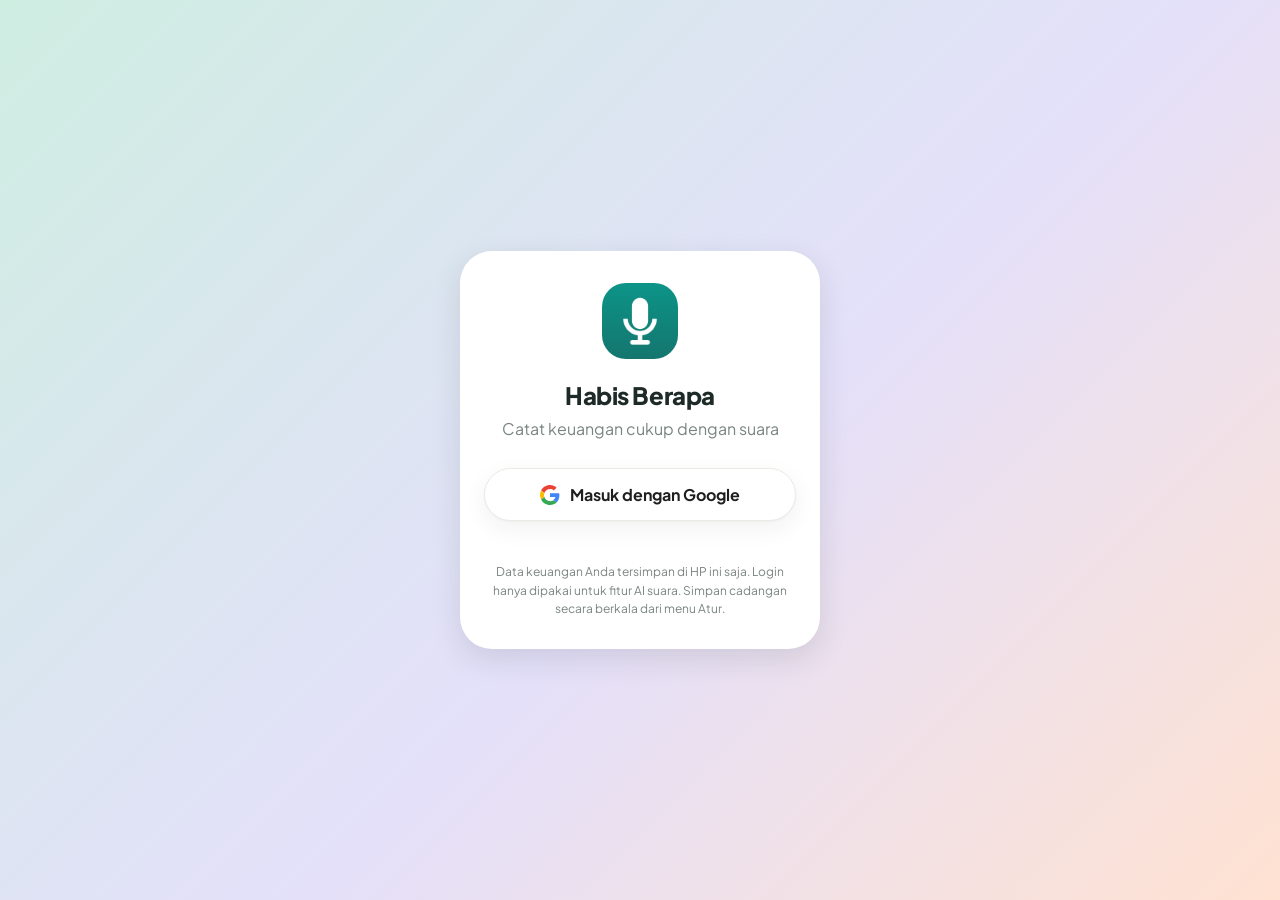
==== commit f888780e: "Add files via upload" ====
--- a/index.html
+++ b/index.html
@@ -30,9 +30,8 @@
         Masuk dengan Google
       </button>
       <p class="pin-error" id="login-error"></p>
-      <p class="login-note">Hanya email yang sudah didaftarkan pemilik aplikasi yang bisa masuk.
-        Data Anda tersimpan di Google Sheets milik pemilik aplikasi, terpisah dari pengguna lain,
-        dan dapat dilihat oleh pemilik.</p>
+      <p class="login-note">Data keuangan Anda tersimpan di HP ini saja.
+        Login hanya dipakai untuk fitur AI suara. Simpan cadangan secara berkala dari menu Atur.</p>
     </div>
   </section>
 
@@ -47,7 +46,8 @@
       <div class="hero-label">Total semua dompet</div>
       <div class="hero-total" id="total-saldo">Rp0</div>
     </header>
-    <div class="demo-banner" id="demo-banner" hidden>Mode demo: data hanya tersimpan di browser ini.</div>
+    <div class="demo-banner" id="demo-banner" hidden>Mode demo: catat lewat ketik, AI suara belum aktif.</div>
+    <div class="backup-banner" id="backup-banner" hidden></div>
 
     <main>
       <!-- BERANDA -->
@@ -91,8 +91,20 @@
           <button class="icon-btn" id="r-next" aria-label="Bulan berikutnya">›</button>
         </div>
         <div class="month-strip" id="r-summary"></div>
+        <h2>Posisi kas</h2>
+        <div class="cash-card">
+          <div class="cash-head" id="r-cash-head"></div>
+          <div class="cash-chart" id="r-cash"></div>
+          <div class="cash-tip" id="r-cash-tip" hidden></div>
+          <p class="cash-note">Persen uang bulan ini yang masih tersisa: saldo semua dompet ÷ (saldo awal bulan + pemasukan bulan ini).</p>
+        </div>
         <h2>Pengeluaran per kategori</h2>
         <div id="r-cats"></div>
+        <h2>Unduh laporan bulan ini</h2>
+        <div class="export-row">
+          <button class="btn" id="btn-report-pdf">📄 PDF</button>
+          <button class="btn" id="btn-report-xlsx">📊 Excel</button>
+        </div>
       </section>
 
       <!-- PENGATURAN -->
@@ -106,9 +118,17 @@
         <div id="s-testers-wrap" hidden>
           <div class="section-head"><h2>Penguji</h2><button class="link-btn" id="btn-add-user">+ Penguji</button></div>
           <div class="list" id="s-testers"></div>
-          <p class="login-note" style="text-align:left">Penguji masuk dengan akun Google-nya dan punya data sendiri. Daftarkan emailnya juga sebagai
-            <b>Test user</b> di Google Cloud. Kuota AI gratis Anda dipakai bersama.</p>
+          <p class="login-note" style="text-align:left">Penguji butuh izin ini untuk memakai AI suara. Data mereka tersimpan di HP masing-masing.
+            Daftarkan emailnya juga sebagai <b>Test user</b> di Google Cloud. Kuota AI Anda dipakai bersama.</p>
         </div>
+        <h2>Data & cadangan</h2>
+        <div class="list">
+          <div class="list-item" id="s-data-info"></div>
+          <button class="list-item" id="btn-backup"><span>💾 Simpan cadangan <small>(file Excel)</small></span><small>›</small></button>
+          <button class="list-item" id="btn-restore"><span>♻️ Pulihkan dari cadangan</span><small>›</small></button>
+          <button class="list-item" id="btn-migrate" hidden><span>📥 Pindahkan data dari Google Sheets</span><small>›</small></button>
+        </div>
+        <input type="file" id="restore-file" accept=".xlsx,application/vnd.openxmlformats-officedocument.spreadsheetml.sheet" hidden>
         <h2>Aplikasi</h2>
         <div class="list">
           <div class="list-item"><span id="s-conn"></span></div>
@@ -145,7 +165,8 @@
 
   <script src="config.js"></script>
   <script src="logic.js"></script>
-  <script src="mock.js"></script>
+  <script src="store.js"></script>
+  <script src="export.js"></script>
   <script src="recorder.js"></script>
   <script src="app.js"></script>
 </body>
--- a/style.css
+++ b/style.css
@@ -22,6 +22,10 @@
   --hero-ink: #1e2a27;
   --shadow: 0 1px 2px rgba(30, 42, 39, .04), 0 8px 24px rgba(30, 42, 39, .06);
   --shadow-lg: 0 10px 30px rgba(30, 42, 39, .12);
+  --zone-hijau: #a8e4c0;
+  --zone-kuning: #fde68f;
+  --zone-oranye: #ffc79a;
+  --zone-merah: #f8b0ad;
   --safe-b: env(safe-area-inset-bottom, 0px);
   --safe-t: env(safe-area-inset-top, 0px);
 
@@ -63,6 +67,10 @@
     --hero-ink: #f1f5f3;
     --shadow: 0 1px 2px rgba(0, 0, 0, .3);
     --shadow-lg: 0 10px 30px rgba(0, 0, 0, .45);
+    --zone-hijau: #2f6b4a;
+    --zone-kuning: #6b5a1f;
+    --zone-oranye: #6e4422;
+    --zone-merah: #6e2f2c;
 
     --w0-bg: #1e3a31; --w0-ink: #8fe0c2;
     --w1-bg: #3d2b22; --w1-ink: #ffb894;
@@ -329,3 +337,38 @@
 .swatch::after { content: ""; position: absolute; inset: 30%; border-radius: 50%; background: var(--w-ink); opacity: .85; }
 .swatch.on { border-color: var(--w-ink); }
 .swatch.on::after { content: "✓"; display: grid; place-items: center; inset: 22%; color: var(--w-bg); font-weight: 800; font-size: 14px; opacity: 1; }
+
+/* ---------- Grafik posisi kas ---------- */
+.cash-card { position: relative; background: var(--card); border-radius: 24px; padding: 14px 12px 12px; box-shadow: var(--shadow); }
+.cash-head { display: flex; align-items: center; gap: 12px; margin: 0 4px 10px; }
+.cash-head:empty { display: none; }
+.cash-zone { font-weight: 800; font-size: 17px; padding: 8px 12px; border-radius: 16px; white-space: nowrap; }
+.cash-zone.zone-hijau { background: color-mix(in srgb, var(--zone-hijau) 60%, transparent); }
+.cash-zone.zone-kuning { background: color-mix(in srgb, var(--zone-kuning) 60%, transparent); }
+.cash-zone.zone-oranye { background: color-mix(in srgb, var(--zone-oranye) 60%, transparent); }
+.cash-zone.zone-merah { background: color-mix(in srgb, var(--zone-merah) 60%, transparent); }
+.cash-zone-text { font-size: 13px; line-height: 1.4; }
+.cash-zone-text small { color: var(--muted); }
+.cash-chart { width: 100%; overflow: hidden; touch-action: pan-y; }
+.cash-chart svg { display: block; }
+.cash-chart .axis { font-size: 10px; fill: var(--muted); }
+.cash-line { fill: none; stroke: var(--text); stroke-width: 2; stroke-linejoin: round; stroke-linecap: round; }
+.cash-dot { fill: var(--text); stroke: var(--card); stroke-width: 2; }
+.cross { stroke: var(--muted); stroke-width: 1; stroke-dasharray: 3 3; }
+.cash-tip {
+  position: absolute; top: 64px; background: var(--text); color: var(--bg); border-radius: 14px; padding: 8px 12px;
+  font-size: 12px; line-height: 1.5; pointer-events: none; box-shadow: var(--shadow-lg); white-space: nowrap;
+}
+.cash-tip strong { font-size: 16px; }
+.cash-tip .tip-date { opacity: .75; }
+.cash-note { font-size: 11px; color: var(--muted); margin: 8px 4px 0; line-height: 1.5; }
+.cash-tip .tip-zone { font-weight: 700; margin-bottom: 2px; }
+
+/* ---------- Data & cadangan ---------- */
+.backup-banner {
+  margin: 10px 16px 0; background: var(--warn-bg); color: var(--text); font-size: 13px; padding: 10px 14px;
+  border-radius: 16px; display: flex; align-items: center; justify-content: space-between; gap: 10px;
+}
+.backup-banner button { border: 0; background: var(--card); color: var(--brand); font-weight: 700; padding: 7px 12px; border-radius: 999px; white-space: nowrap; }
+.export-row { display: grid; grid-template-columns: 1fr 1fr; gap: 10px; }
+.export-row .btn { background: var(--card); box-shadow: var(--shadow); }
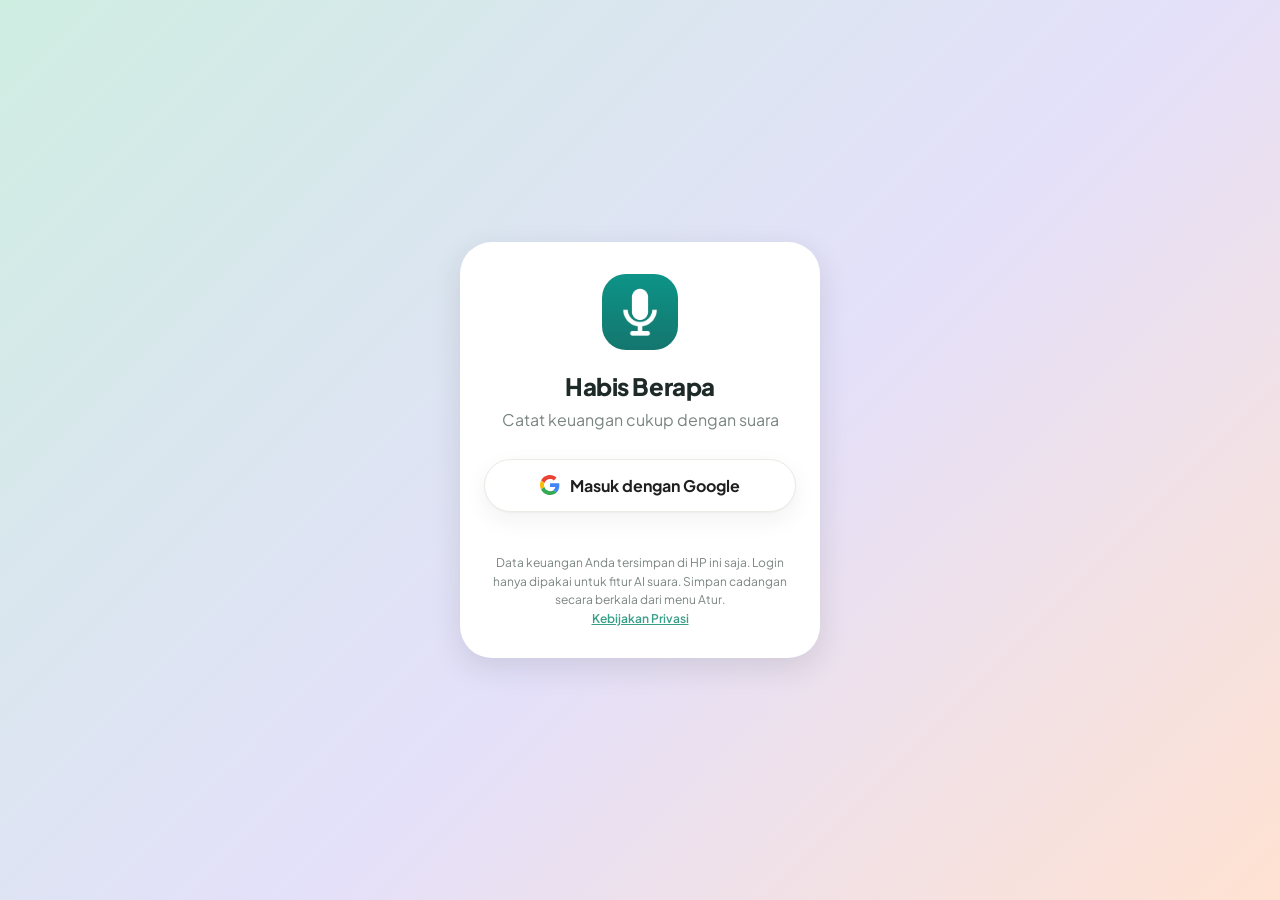
==== commit 08ac339c: "Add files via upload" ====
--- a/index.html
+++ b/index.html
@@ -31,7 +31,8 @@
       </button>
       <p class="pin-error" id="login-error"></p>
       <p class="login-note">Data keuangan Anda tersimpan di HP ini saja.
-        Login hanya dipakai untuk fitur AI suara. Simpan cadangan secara berkala dari menu Atur.</p>
+        Login hanya dipakai untuk fitur AI suara. Simpan cadangan secara berkala dari menu Atur.
+        <br><a href="privasi.html">Kebijakan Privasi</a></p>
     </div>
   </section>
 
@@ -115,12 +116,6 @@
         <div class="list" id="s-cats-keluar"></div>
         <div class="section-head"><h2>Kategori pemasukan</h2><button class="link-btn" data-add-cat="masuk">+ Kategori</button></div>
         <div class="list" id="s-cats-masuk"></div>
-        <div id="s-testers-wrap" hidden>
-          <div class="section-head"><h2>Penguji</h2><button class="link-btn" id="btn-add-user">+ Penguji</button></div>
-          <div class="list" id="s-testers"></div>
-          <p class="login-note" style="text-align:left">Penguji butuh izin ini untuk memakai AI suara. Data mereka tersimpan di HP masing-masing.
-            Daftarkan emailnya juga sebagai <b>Test user</b> di Google Cloud. Kuota AI Anda dipakai bersama.</p>
-        </div>
         <h2>Data & cadangan</h2>
         <div class="list">
           <div class="list-item" id="s-data-info"></div>
@@ -134,8 +129,11 @@
           <div class="list-item"><span id="s-conn"></span></div>
           <div class="list-item" id="s-timing" hidden></div>
           <div class="list-item" id="s-account" hidden></div>
+          <button class="list-item" id="btn-feedback" hidden><span>💬 Kirim masukan</span><small>›</small></button>
+          <button class="list-item" id="btn-stats" hidden><span>📈 Statistik pemakaian <small>(pemilik)</small></span><small>›</small></button>
+          <a class="list-item" href="privasi.html"><span>🔒 Kebijakan Privasi</span><small>›</small></a>
           <button class="list-item danger-text" id="btn-logout" hidden>Keluar dari akun</button>
-          <button class="list-item danger-text" id="btn-reset-demo" hidden>Hapus semua data demo</button>
+          <button class="list-item danger-text" id="btn-reset-data">Hapus semua data di HP ini</button>
         </div>
       </section>
     </main>
--- a/style.css
+++ b/style.css
@@ -372,3 +372,18 @@
 .backup-banner button { border: 0; background: var(--card); color: var(--brand); font-weight: 700; padding: 7px 12px; border-radius: 999px; white-space: nowrap; }
 .export-row { display: grid; grid-template-columns: 1fr 1fr; gap: 10px; }
 .export-row .btn { background: var(--card); box-shadow: var(--shadow); }
+
+/* ---------- Masukan & statistik ---------- */
+a.list-item { color: inherit; text-decoration: none; }
+.login-note a { color: var(--brand); font-weight: 600; }
+.field textarea {
+  width: 100%; min-height: 120px; padding: 12px 14px; border: 1.5px solid transparent; border-radius: 16px;
+  background: var(--field); font: inherit; color: inherit; resize: vertical; outline: none;
+}
+.field textarea:focus { border-color: var(--brand); background: var(--card); }
+.stat-table { width: 100%; border-collapse: collapse; font-size: 13px; background: var(--card); border-radius: 16px; overflow: hidden; }
+.stat-table th, .stat-table td { padding: 8px 10px; text-align: right; border-bottom: 1px solid var(--line); }
+.stat-table th:first-child, .stat-table td:first-child { text-align: left; }
+.stat-table th { color: var(--muted); font-weight: 600; font-size: 12px; }
+.fb-item { background: var(--card); border-radius: 14px; padding: 10px 12px; margin-bottom: 8px; font-size: 13px; }
+.fb-item small { color: var(--muted); display: block; margin-bottom: 4px; }
